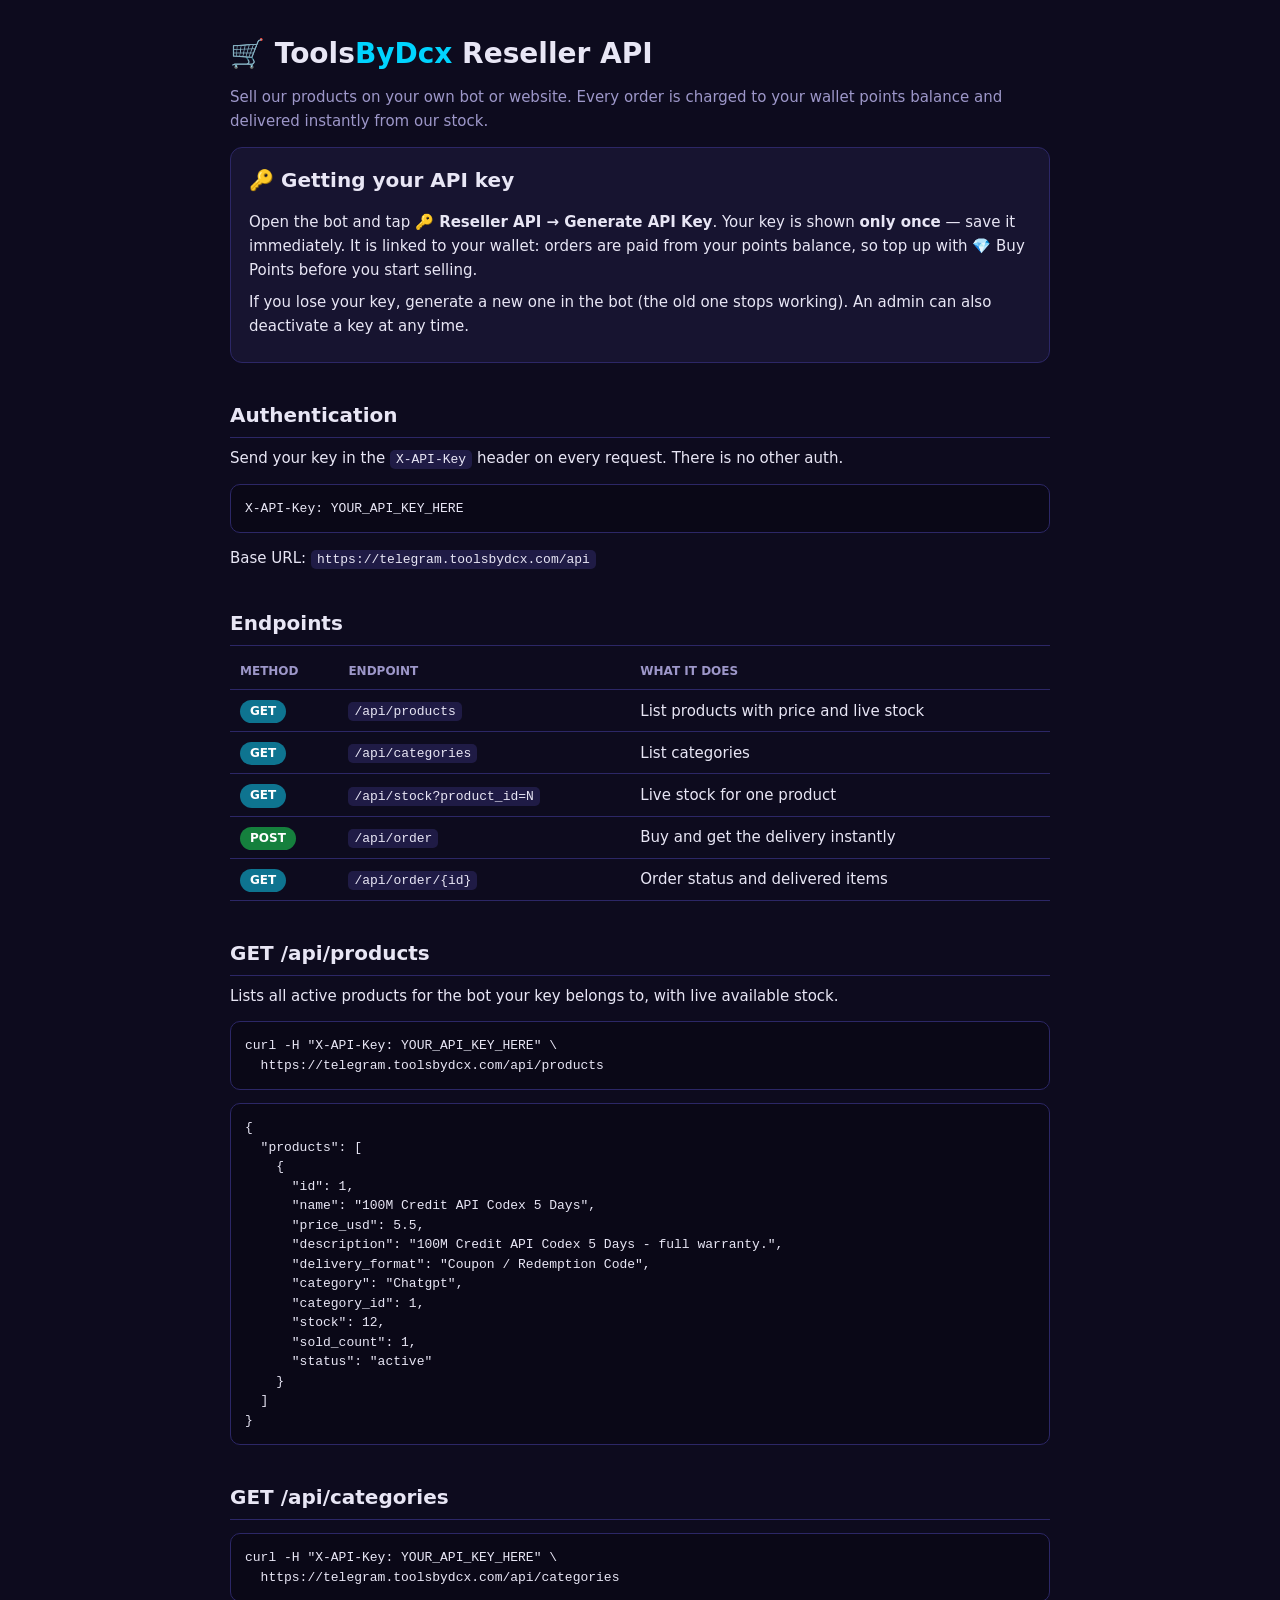
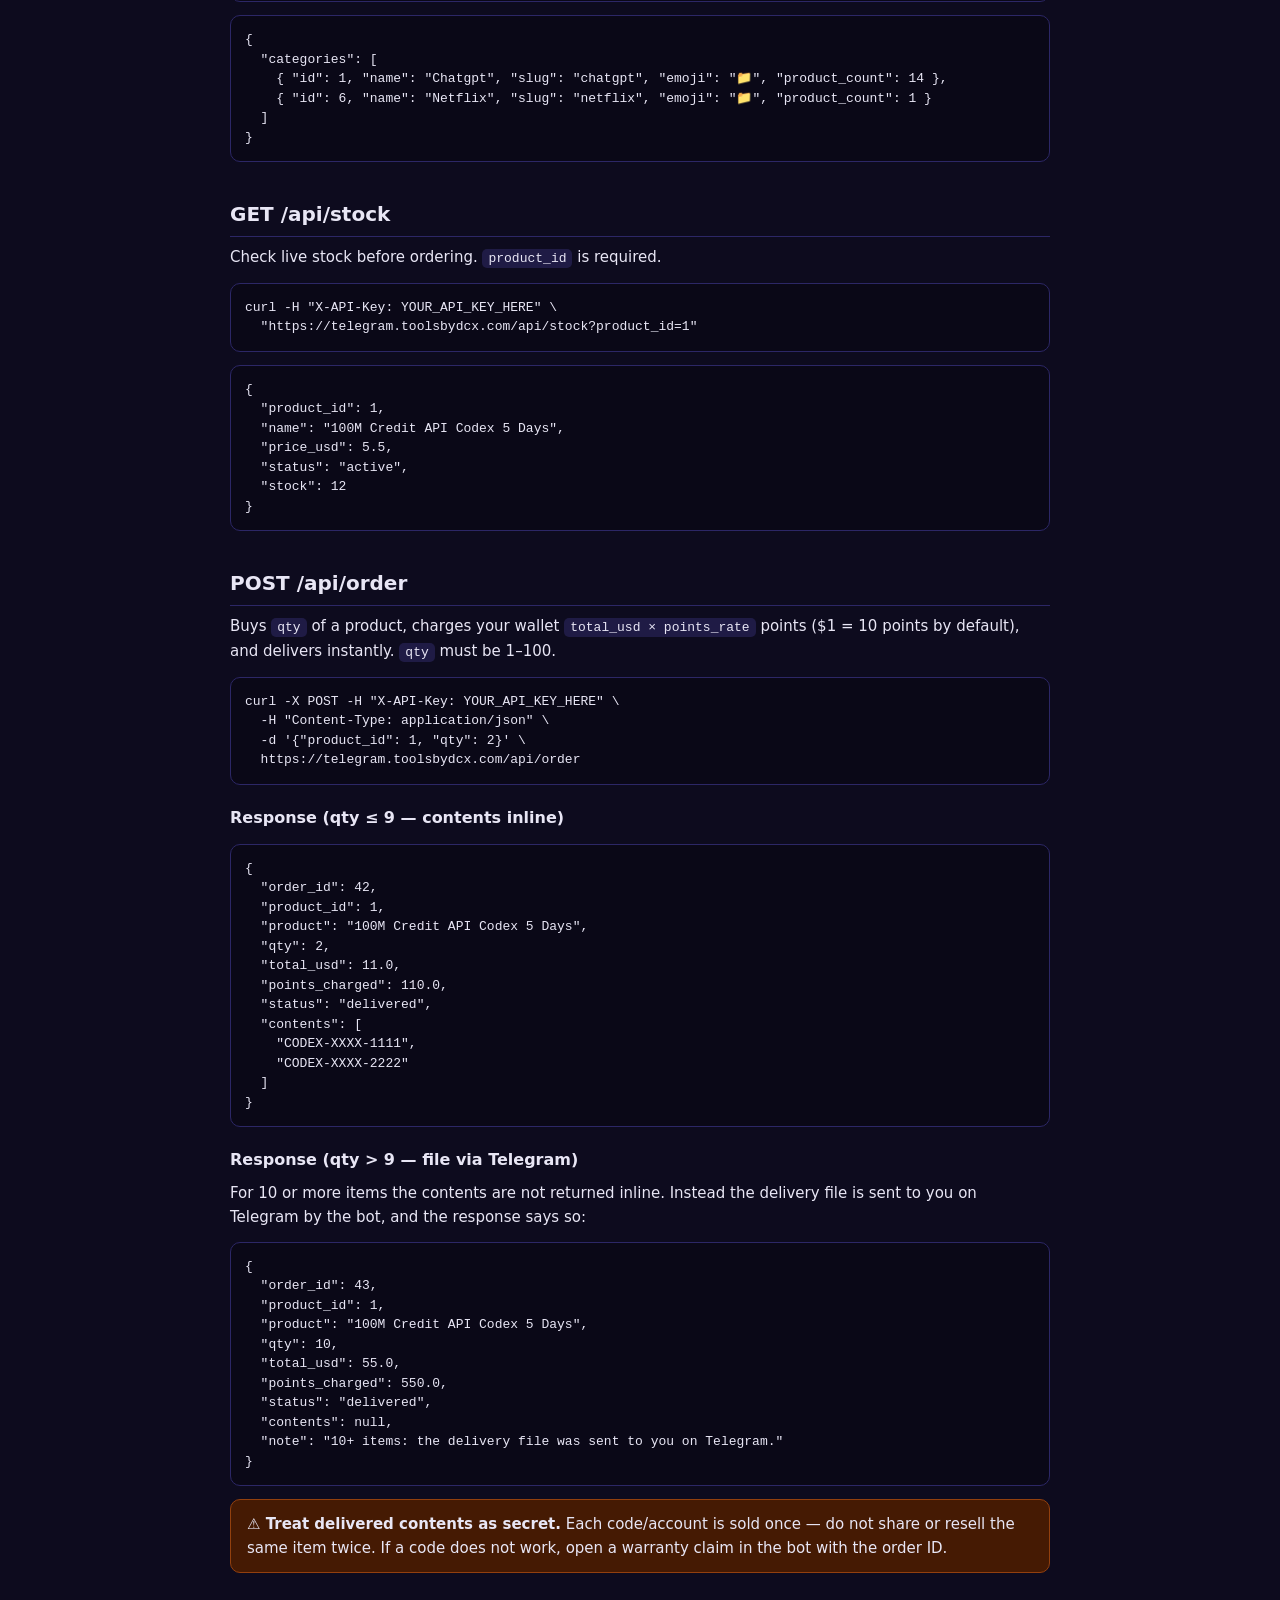
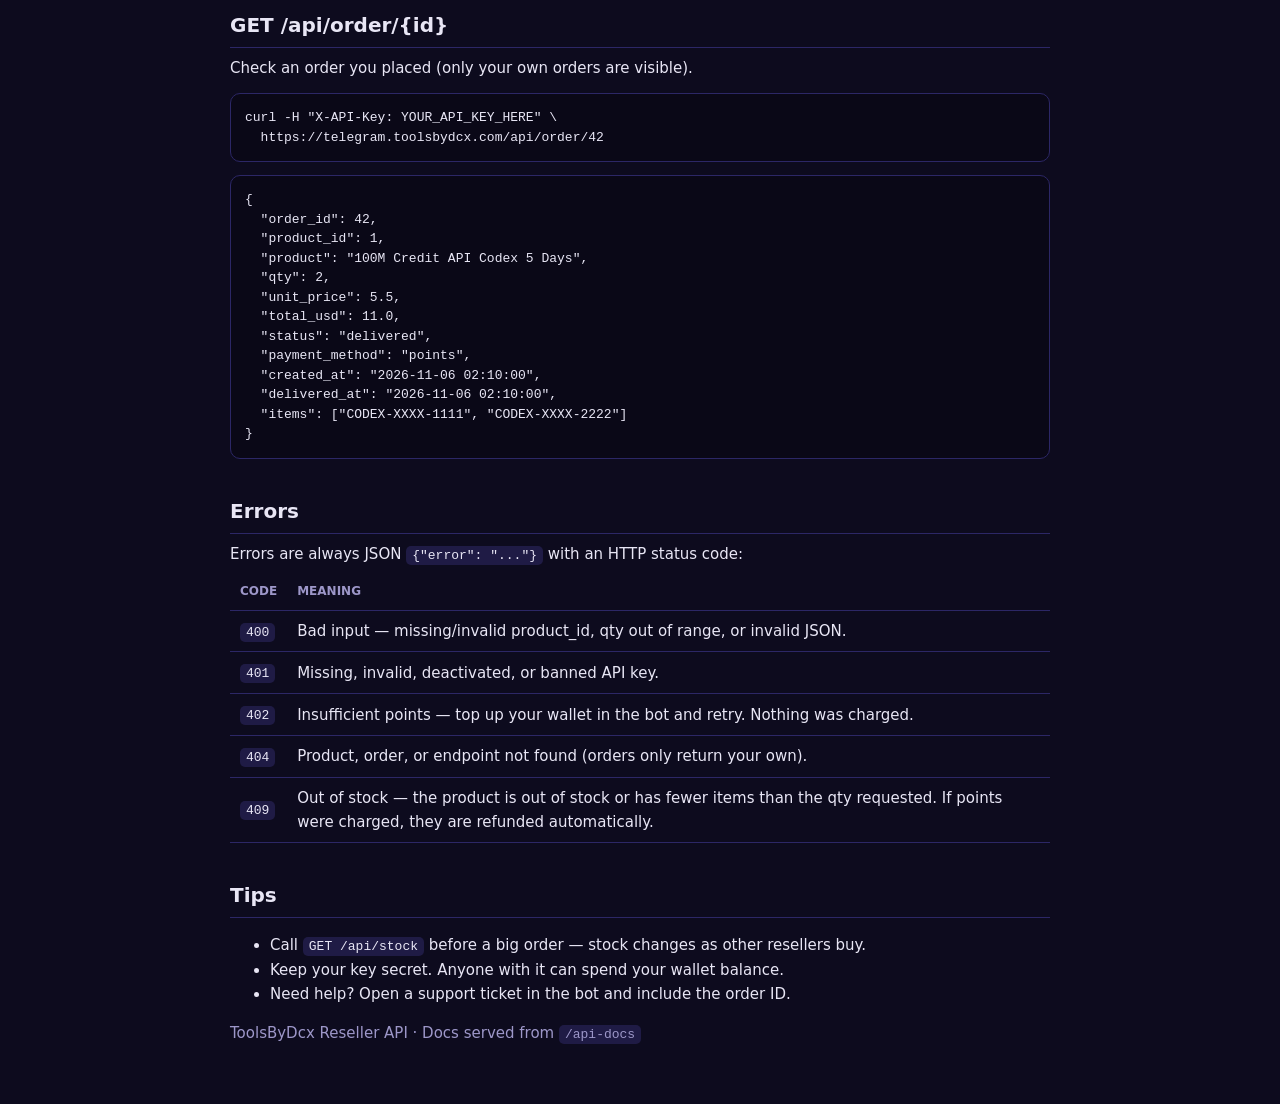
==== public/api-docs/index.html @ 56177236 "ToolsByDcx Telegram store: multi-bot webhook bot, admin panel (bunny-style), reseller API" ====
<!DOCTYPE html>
<html lang="en">
<head>
<meta charset="utf-8">
<meta name="viewport" content="width=device-width, initial-scale=1">
<title>Reseller API Docs — ToolsByDcx</title>
<style>
:root{--bg:#0d0b1e;--panel:#171430;--line:#2c2766;--txt:#e8e6f5;--mut:#9d97c9;--acc:#7c5cff;--acc2:#00d4ff}
*{box-sizing:border-box}body{margin:0;background:var(--bg);color:var(--txt);font:15px/1.6 system-ui,-apple-system,Segoe UI,Roboto,sans-serif}
.wrap{max-width:860px;margin:0 auto;padding:32px 20px 60px}
h1{font-size:28px;margin:0 0 4px}h1 span{color:var(--acc2)}
h2{font-size:20px;margin:36px 0 8px;border-bottom:1px solid var(--line);padding-bottom:6px}
h3{font-size:16px;margin:20px 0 6px}
p{margin:8px 0}.mut{color:var(--mut)}
a{color:var(--acc2)}
code{font-family:ui-monospace,Menlo,Consolas,monospace;font-size:13px;background:#1f1b45;padding:2px 6px;border-radius:5px}
pre{background:#0a0817;border:1px solid var(--line);border-radius:10px;padding:14px;overflow:auto;font-size:13px;line-height:1.5}
pre code{background:none;padding:0}
.card{background:var(--panel);border:1px solid var(--line);border-radius:12px;padding:16px 18px;margin:14px 0}
.badge{display:inline-block;padding:2px 10px;border-radius:20px;font-size:12px;font-weight:700;background:var(--acc);color:#fff}
.badge.get{background:#0e7490}.badge.post{background:#15803d}
table{width:100%;border-collapse:collapse}th,td{padding:8px 10px;text-align:left;border-bottom:1px solid var(--line)}th{color:var(--mut);font-size:12px;text-transform:uppercase}
.warn{background:#451a03;border:1px solid #92400e;border-radius:10px;padding:12px 16px}
</style>
</head>
<body><div class="wrap">
<h1>🛒 Tools<span>ByDcx</span> Reseller API</h1>
<p class="mut">Sell our products on your own bot or website. Every order is charged to your wallet points balance and delivered instantly from our stock.</p>

<div class="card">
<h2 style="margin-top:0;border:0">🔑 Getting your API key</h2>
<p>Open the bot and tap <b>🔑 Reseller API → Generate API Key</b>. Your key is shown <b>only once</b> — save it immediately. It is linked to your wallet: orders are paid from your points balance, so top up with 💎 Buy Points before you start selling.</p>
<p>If you lose your key, generate a new one in the bot (the old one stops working). An admin can also deactivate a key at any time.</p>
</div>

<h2>Authentication</h2>
<p>Send your key in the <code>X-API-Key</code> header on every request. There is no other auth.</p>
<pre><code>X-API-Key: YOUR_API_KEY_HERE</code></pre>
<p>Base URL: <code>https://telegram.toolsbydcx.com/api</code></p>

<h2>Endpoints</h2>
<table>
<tr><th>Method</th><th>Endpoint</th><th>What it does</th></tr>
<tr><td><span class="badge get">GET</span></td><td><code>/api/products</code></td><td>List products with price and live stock</td></tr>
<tr><td><span class="badge get">GET</span></td><td><code>/api/categories</code></td><td>List categories</td></tr>
<tr><td><span class="badge get">GET</span></td><td><code>/api/stock?product_id=N</code></td><td>Live stock for one product</td></tr>
<tr><td><span class="badge post">POST</span></td><td><code>/api/order</code></td><td>Buy and get the delivery instantly</td></tr>
<tr><td><span class="badge get">GET</span></td><td><code>/api/order/{id}</code></td><td>Order status and delivered items</td></tr>
</table>

<h2>GET /api/products</h2>
<p>Lists all active products for the bot your key belongs to, with live available stock.</p>
<pre><code>curl -H "X-API-Key: YOUR_API_KEY_HERE" \
  https://telegram.toolsbydcx.com/api/products</code></pre>
<pre><code>{
  "products": [
    {
      "id": 1,
      "name": "100M Credit API Codex 5 Days",
      "price_usd": 5.5,
      "description": "100M Credit API Codex 5 Days - full warranty.",
      "delivery_format": "Coupon / Redemption Code",
      "category": "Chatgpt",
      "category_id": 1,
      "stock": 12,
      "sold_count": 1,
      "status": "active"
    }
  ]
}</code></pre>

<h2>GET /api/categories</h2>
<pre><code>curl -H "X-API-Key: YOUR_API_KEY_HERE" \
  https://telegram.toolsbydcx.com/api/categories</code></pre>
<pre><code>{
  "categories": [
    { "id": 1, "name": "Chatgpt", "slug": "chatgpt", "emoji": "📁", "product_count": 14 },
    { "id": 6, "name": "Netflix", "slug": "netflix", "emoji": "📁", "product_count": 1 }
  ]
}</code></pre>

<h2>GET /api/stock</h2>
<p>Check live stock before ordering. <code>product_id</code> is required.</p>
<pre><code>curl -H "X-API-Key: YOUR_API_KEY_HERE" \
  "https://telegram.toolsbydcx.com/api/stock?product_id=1"</code></pre>
<pre><code>{
  "product_id": 1,
  "name": "100M Credit API Codex 5 Days",
  "price_usd": 5.5,
  "status": "active",
  "stock": 12
}</code></pre>

<h2>POST /api/order</h2>
<p>Buys <code>qty</code> of a product, charges your wallet <code>total_usd × points_rate</code> points ($1 = 10 points by default), and delivers instantly. <code>qty</code> must be 1–100.</p>
<pre><code>curl -X POST -H "X-API-Key: YOUR_API_KEY_HERE" \
  -H "Content-Type: application/json" \
  -d '{"product_id": 1, "qty": 2}' \
  https://telegram.toolsbydcx.com/api/order</code></pre>
<h3>Response (qty ≤ 9 — contents inline)</h3>
<pre><code>{
  "order_id": 42,
  "product_id": 1,
  "product": "100M Credit API Codex 5 Days",
  "qty": 2,
  "total_usd": 11.0,
  "points_charged": 110.0,
  "status": "delivered",
  "contents": [
    "CODEX-XXXX-1111",
    "CODEX-XXXX-2222"
  ]
}</code></pre>
<h3>Response (qty &gt; 9 — file via Telegram)</h3>
<p>For 10 or more items the contents are not returned inline. Instead the delivery file is sent to you on Telegram by the bot, and the response says so:</p>
<pre><code>{
  "order_id": 43,
  "product_id": 1,
  "product": "100M Credit API Codex 5 Days",
  "qty": 10,
  "total_usd": 55.0,
  "points_charged": 550.0,
  "status": "delivered",
  "contents": null,
  "note": "10+ items: the delivery file was sent to you on Telegram."
}</code></pre>
<div class="warn"><b>⚠️ Treat delivered contents as secret.</b> Each code/account is sold once — do not share or resell the same item twice. If a code does not work, open a warranty claim in the bot with the order ID.</div>

<h2>GET /api/order/{id}</h2>
<p>Check an order you placed (only your own orders are visible).</p>
<pre><code>curl -H "X-API-Key: YOUR_API_KEY_HERE" \
  https://telegram.toolsbydcx.com/api/order/42</code></pre>
<pre><code>{
  "order_id": 42,
  "product_id": 1,
  "product": "100M Credit API Codex 5 Days",
  "qty": 2,
  "unit_price": 5.5,
  "total_usd": 11.0,
  "status": "delivered",
  "payment_method": "points",
  "created_at": "2026-11-06 02:10:00",
  "delivered_at": "2026-11-06 02:10:00",
  "items": ["CODEX-XXXX-1111", "CODEX-XXXX-2222"]
}</code></pre>

<h2>Errors</h2>
<p>Errors are always JSON <code>{"error": "..."}</code> with an HTTP status code:</p>
<table>
<tr><th>Code</th><th>Meaning</th></tr>
<tr><td><code>400</code></td><td>Bad input — missing/invalid product_id, qty out of range, or invalid JSON.</td></tr>
<tr><td><code>401</code></td><td>Missing, invalid, deactivated, or banned API key.</td></tr>
<tr><td><code>402</code></td><td>Insufficient points — top up your wallet in the bot and retry. Nothing was charged.</td></tr>
<tr><td><code>404</code></td><td>Product, order, or endpoint not found (orders only return your own).</td></tr>
<tr><td><code>409</code></td><td>Out of stock — the product is out of stock or has fewer items than the qty requested. If points were charged, they are refunded automatically.</td></tr>
</table>

<h2>Tips</h2>
<ul>
<li>Call <code>GET /api/stock</code> before a big order — stock changes as other resellers buy.</li>
<li>Keep your key secret. Anyone with it can spend your wallet balance.</li>
<li>Need help? Open a support ticket in the bot and include the order ID.</li>
</ul>
<p class="mut">ToolsByDcx Reseller API · Docs served from <code>/api-docs</code></p>
</div></body></html>
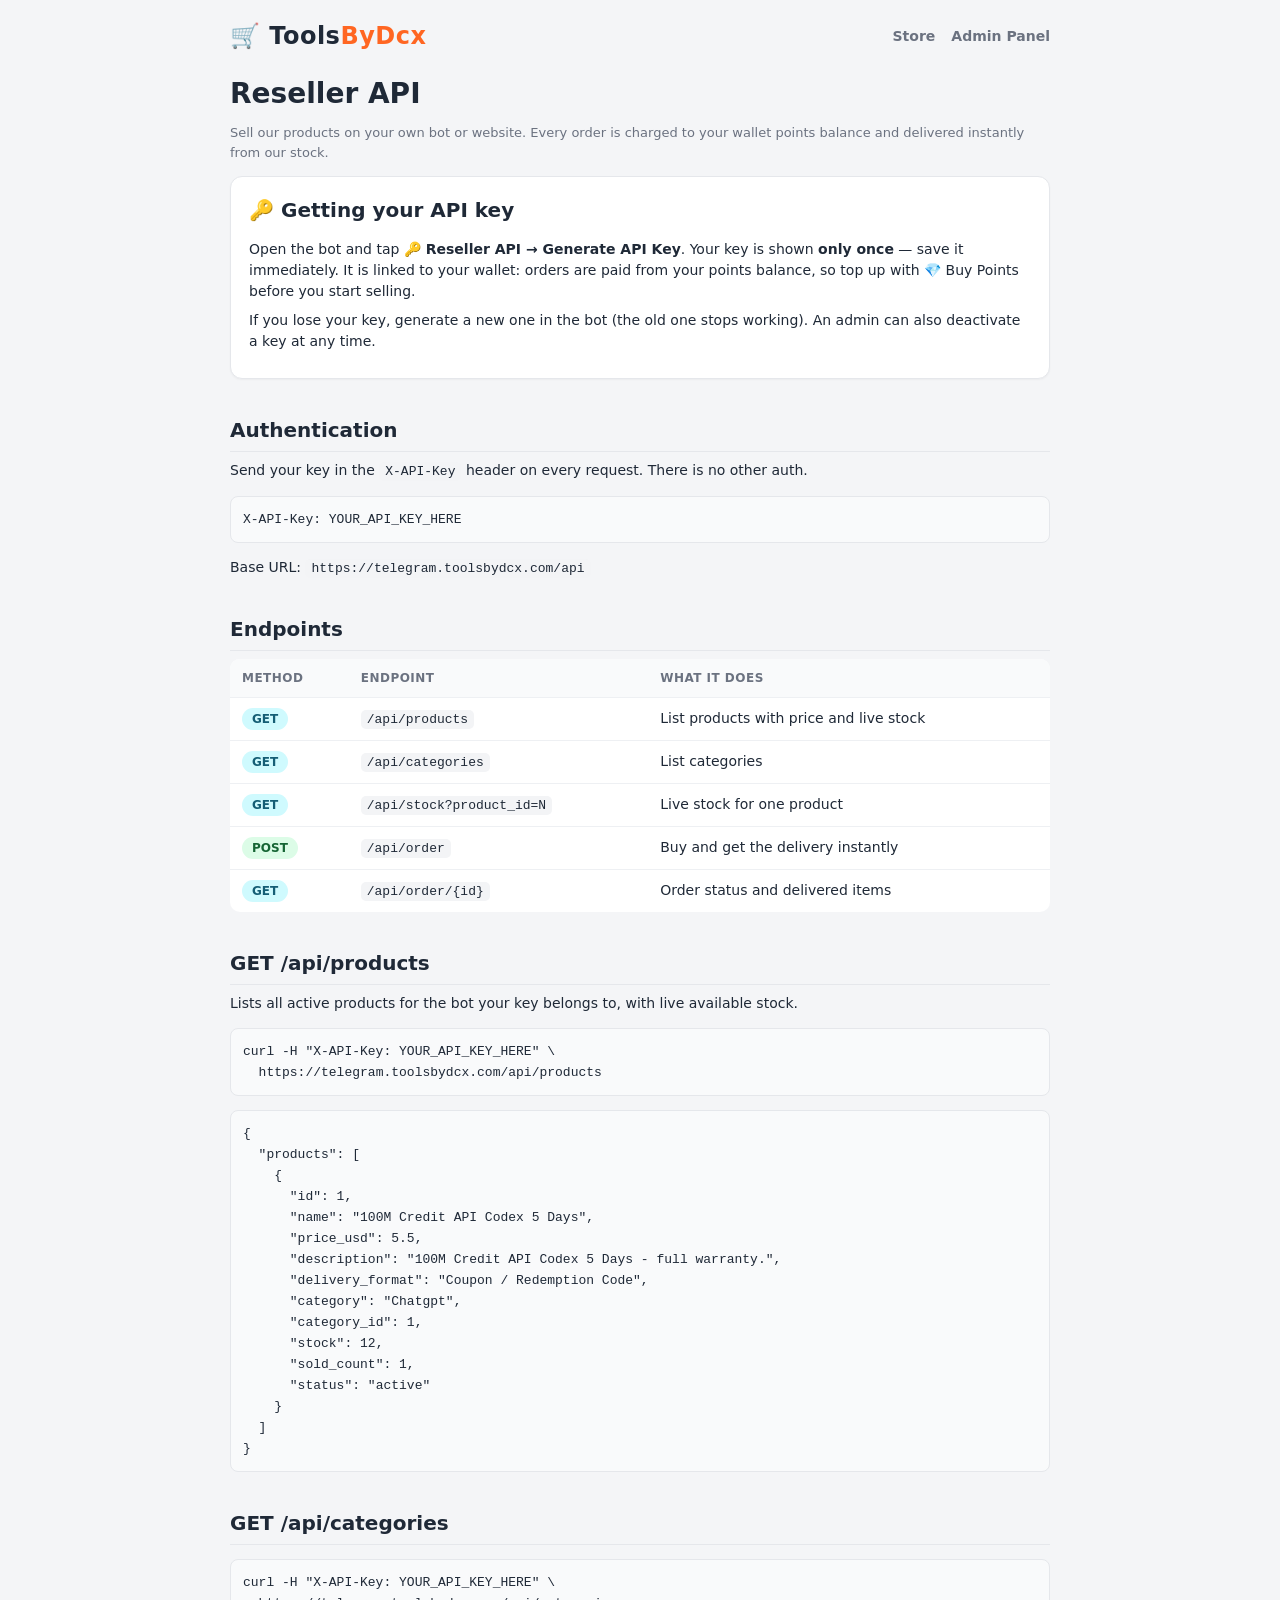
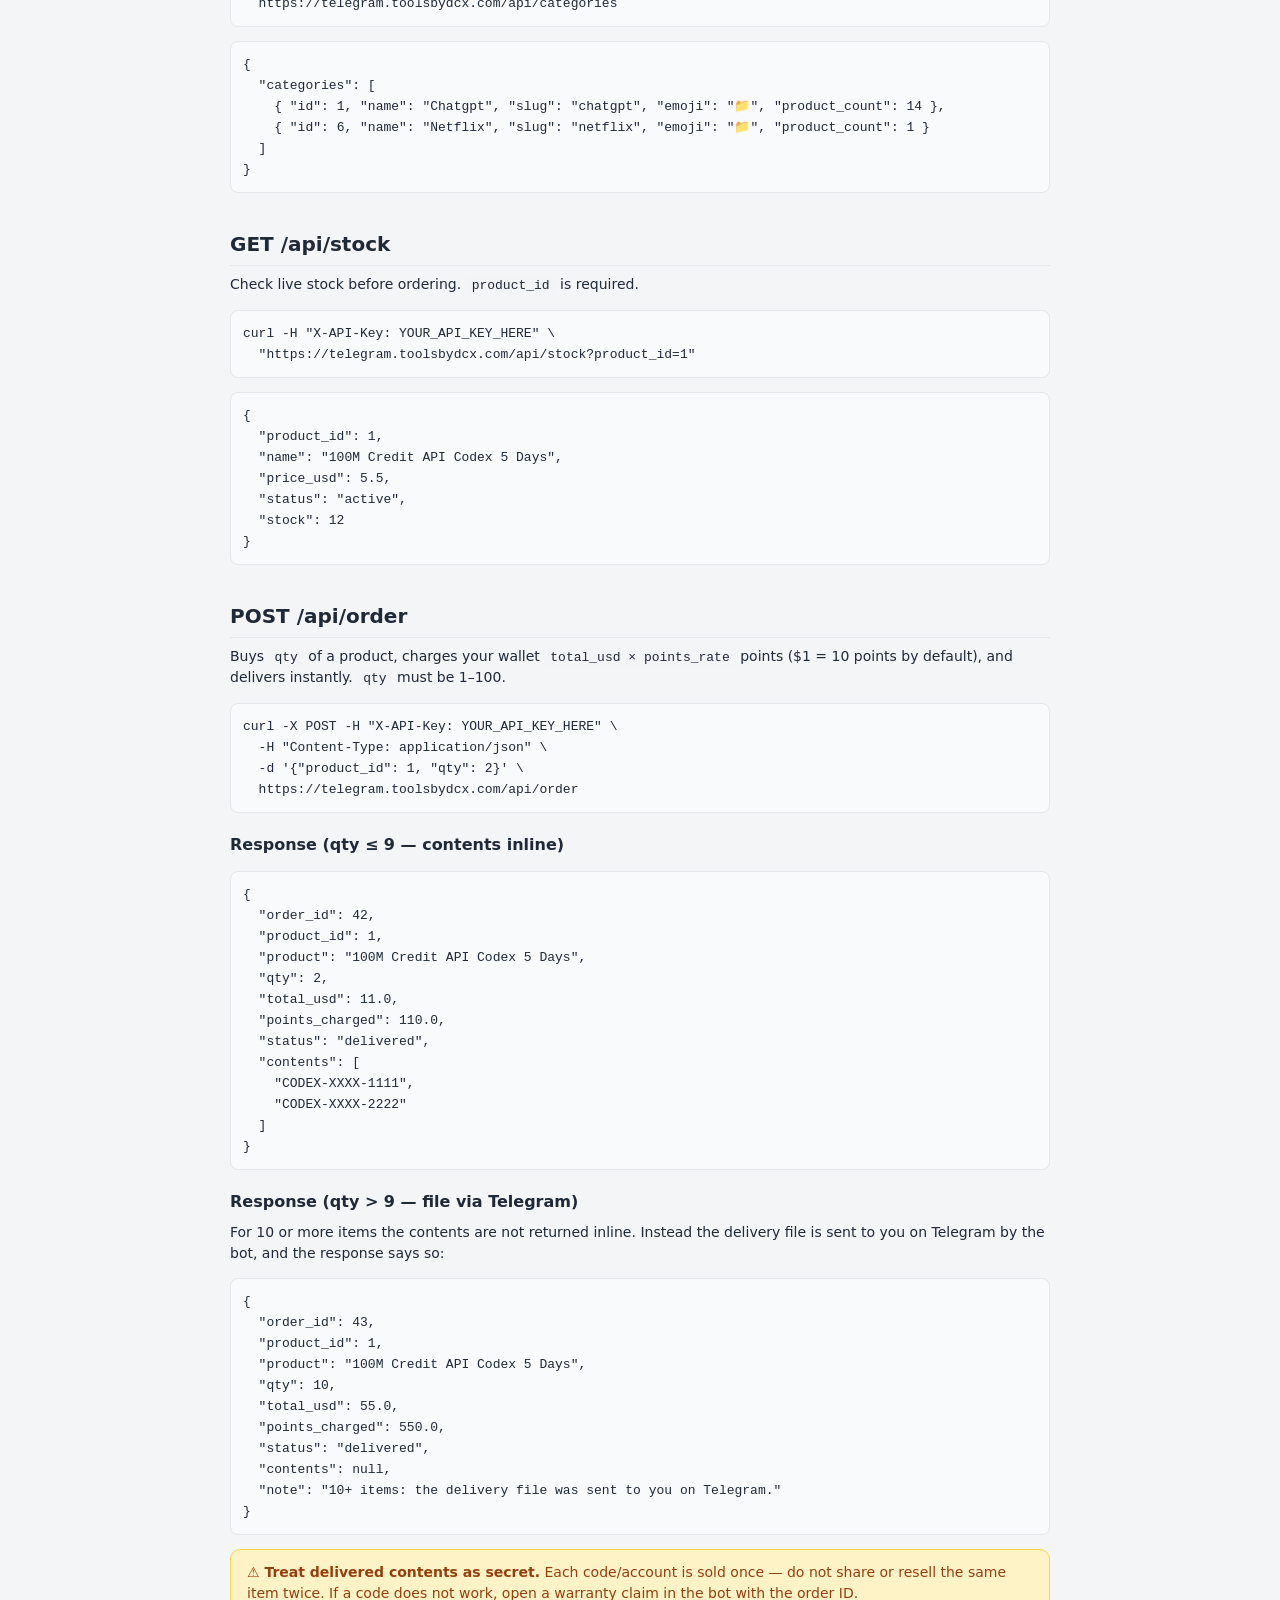
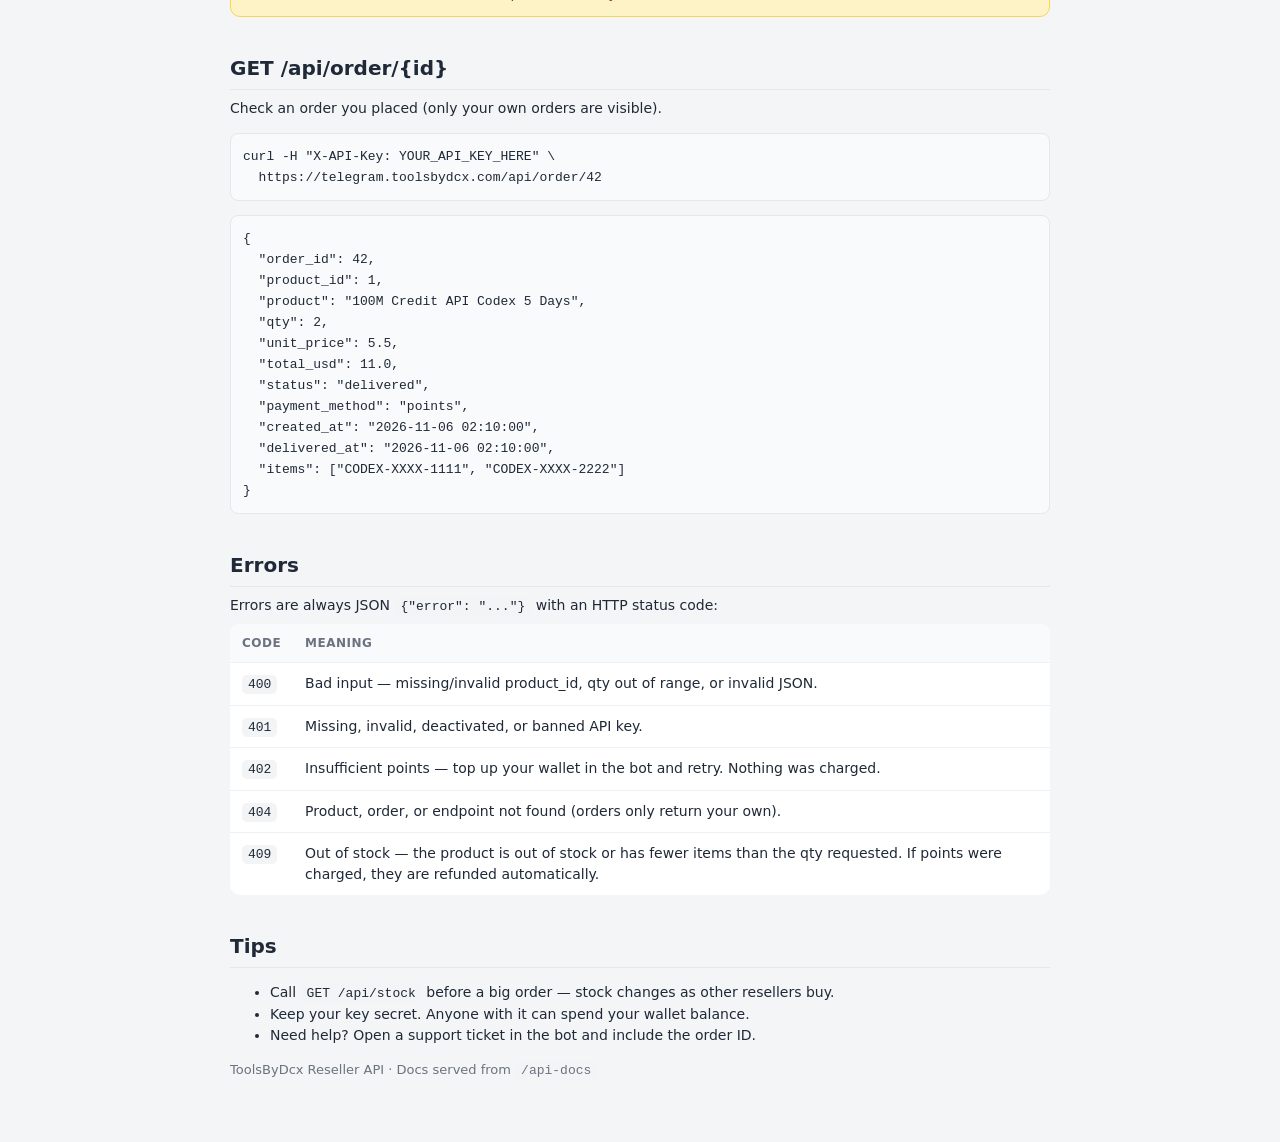
==== commit 31e05236: "Restyle API docs to the shared light theme (same as the rest of the site)" ====
--- a/public/api-docs/index.html
+++ b/public/api-docs/index.html
@@ -4,27 +4,14 @@
 <meta charset="utf-8">
 <meta name="viewport" content="width=device-width, initial-scale=1">
 <title>Reseller API Docs — ToolsByDcx</title>
-<style>
-:root{--bg:#0d0b1e;--panel:#171430;--line:#2c2766;--txt:#e8e6f5;--mut:#9d97c9;--acc:#7c5cff;--acc2:#00d4ff}
-*{box-sizing:border-box}body{margin:0;background:var(--bg);color:var(--txt);font:15px/1.6 system-ui,-apple-system,Segoe UI,Roboto,sans-serif}
-.wrap{max-width:860px;margin:0 auto;padding:32px 20px 60px}
-h1{font-size:28px;margin:0 0 4px}h1 span{color:var(--acc2)}
-h2{font-size:20px;margin:36px 0 8px;border-bottom:1px solid var(--line);padding-bottom:6px}
-h3{font-size:16px;margin:20px 0 6px}
-p{margin:8px 0}.mut{color:var(--mut)}
-a{color:var(--acc2)}
-code{font-family:ui-monospace,Menlo,Consolas,monospace;font-size:13px;background:#1f1b45;padding:2px 6px;border-radius:5px}
-pre{background:#0a0817;border:1px solid var(--line);border-radius:10px;padding:14px;overflow:auto;font-size:13px;line-height:1.5}
-pre code{background:none;padding:0}
-.card{background:var(--panel);border:1px solid var(--line);border-radius:12px;padding:16px 18px;margin:14px 0}
-.badge{display:inline-block;padding:2px 10px;border-radius:20px;font-size:12px;font-weight:700;background:var(--acc);color:#fff}
-.badge.get{background:#0e7490}.badge.post{background:#15803d}
-table{width:100%;border-collapse:collapse}th,td{padding:8px 10px;text-align:left;border-bottom:1px solid var(--line)}th{color:var(--mut);font-size:12px;text-transform:uppercase}
-.warn{background:#451a03;border:1px solid #92400e;border-radius:10px;padding:12px 16px}
-</style>
+<link rel="stylesheet" href="../assets/site.css?v=4">
 </head>
-<body><div class="wrap">
-<h1>🛒 Tools<span>ByDcx</span> Reseller API</h1>
+<body><div class="docs">
+<header>
+<a class="logo" href="/" title="Home">🛒 Tools<span>ByDcx</span></a>
+<nav class="nav"><a href="/">Store</a><a href="../admin/">Admin Panel</a></nav>
+</header>
+<h1>Reseller API</h1>
 <p class="mut">Sell our products on your own bot or website. Every order is charged to your wallet points balance and delivered instantly from our stock.</p>
 
 <div class="card">
--- a/public/assets/site.css
+++ b/public/assets/site.css
@@ -0,0 +1,236 @@
+/* ToolsByDcx — shared design system. One theme for the whole site:
+   admin panel, login page and public storefront. Bunny-style light theme,
+   orange accent, same buttons/cards/badges everywhere. Mobile-first. */
+:root{
+  --bg:#f4f5f7; --card:#ffffff; --line:#e5e7eb; --line2:#eef0f3;
+  --txt:#1f2937; --mut:#6b7280; --acc:#ff6622; --acc-d:#e6551a; --acc-soft:#fff1e8;
+  --ok:#16a34a; --ok-soft:#dcfce7; --warn:#b45309; --warn-soft:#fef3c7;
+  --bad:#dc2626; --bad-soft:#fee2e2; --info:#2563eb; --info-soft:#dbeafe;
+  --blue:#00a8e8; --green:#00c853;
+}
+*{box-sizing:border-box}
+html{scroll-behavior:smooth}
+#all{scroll-margin-top:16px}
+h2.cat{scroll-margin-top:16px}
+body{margin:0;background:var(--bg);color:var(--txt);font:14px/1.5 system-ui,-apple-system,"Segoe UI",Roboto,sans-serif}
+a{color:var(--acc);text-decoration:none}
+a:hover{text-decoration:underline}
+h1,h2,h3{color:var(--txt)}
+
+/* ---------- Buttons ---------- */
+button,.btn{display:inline-block;background:var(--acc);color:#fff;border:0;border-radius:8px;padding:8px 14px;font:inherit;cursor:pointer;font-weight:600}
+button:hover,.btn:hover{background:var(--acc-d);text-decoration:none}
+.btn2{background:#fff;border:1px solid #d1d5db;color:var(--txt)}
+.btn2:hover{background:#f9fafb}
+.btn-danger{background:var(--bad)}.btn-danger:hover{background:#b91c1c}
+.btn-ok{background:var(--ok)}.btn-ok:hover{background:#15803d}
+.btn-warn{background:#d97706}.btn-warn:hover{background:#b45309}
+.btn-blue{background:var(--blue)}.btn-blue:hover{background:#0090c9}
+.btn-green{background:var(--green)}.btn-green:hover{background:#00b34a}
+.btn-sm{padding:4px 10px;font-size:13px}
+
+/* ---------- Cards, stats, badges ---------- */
+.card{background:var(--card);border:1px solid var(--line);border-radius:12px;padding:18px;margin-bottom:16px;box-shadow:0 1px 2px rgba(0,0,0,.04)}
+.card h3{margin-top:0}
+.grid{display:grid;grid-template-columns:repeat(auto-fit,minmax(170px,1fr));gap:14px;margin-bottom:16px}
+.stat{background:var(--card);border:1px solid var(--line);border-radius:12px;padding:16px;box-shadow:0 1px 2px rgba(0,0,0,.04)}
+.stat b{font-size:26px;display:block;color:var(--txt)}
+.stat span{color:var(--mut);font-size:12px;font-weight:600;text-transform:uppercase;letter-spacing:.04em}
+.stat b.acc{color:var(--acc)}
+.flash{padding:11px 14px;border-radius:8px;margin-bottom:14px;font-weight:600}
+.flash.ok{background:var(--ok-soft);color:#166534;border:1px solid #bbf7d0}
+.flash.err{background:var(--bad-soft);color:#991b1b;border:1px solid #fecaca}
+.badge{display:inline-block;padding:2px 10px;border-radius:20px;font-size:12px;font-weight:600;background:#f3f4f6;color:#374151}
+.badge.ok{background:var(--ok-soft);color:#166534}
+.badge.warn{background:var(--warn-soft);color:#92400e}
+.badge.bad{background:var(--bad-soft);color:#991b1b}
+.badge.info{background:var(--info-soft);color:#1d4ed8}
+.mut{color:var(--mut);font-size:13px}
+.mono{font-family:ui-monospace,Menlo,Consolas,monospace;font-size:12px;word-break:break-all}
+.inline{display:inline}.inline form{display:inline}
+.row{display:flex;gap:8px;align-items:center;flex-wrap:wrap}
+pre{background:#f9fafb;border:1px solid var(--line);border-radius:8px;padding:12px;overflow:auto;white-space:pre-wrap;word-break:break-word}
+
+/* ---------- Forms ---------- */
+select,input[type=text],input[type=number],input[type=password],input[type=url],textarea{width:100%;background:#fff;border:1px solid #d1d5db;color:var(--txt);border-radius:8px;padding:8px 10px;font:inherit}
+select{width:auto}textarea{min-height:90px;resize:vertical}
+input:focus,select:focus,textarea:focus{outline:2px solid var(--acc-soft);border-color:var(--acc)}
+label{display:block;font-size:12px;color:var(--mut);margin:10px 0 4px;font-weight:600}
+
+/* ---------- Tables ---------- */
+table{width:100%;border-collapse:collapse;background:var(--card);border-radius:10px;overflow:hidden}
+th,td{padding:10px 12px;text-align:left;border-bottom:1px solid var(--line2);vertical-align:top}
+th{background:#f9fafb;font-size:12px;text-transform:uppercase;letter-spacing:.04em;color:var(--mut)}
+tr:last-child td{border-bottom:0}
+tbody tr:hover{background:#fafafa}
+
+/* ---------- Admin layout ---------- */
+.wrap{display:flex;min-height:100vh}
+.side{width:230px;background:#fff;border-right:1px solid var(--line);padding:14px 10px;position:sticky;top:0;height:100vh;overflow:auto;flex-shrink:0}
+.side h1{font-size:17px;margin:6px 10px 18px;color:var(--txt)}
+.side h1 span{color:var(--acc)}
+.side h1 a{color:var(--txt);text-decoration:none;display:block}
+.side h1 a:hover{text-decoration:none}
+.side h4{margin:16px 12px 6px;font-size:11px;text-transform:uppercase;letter-spacing:.08em;color:var(--mut);font-weight:600}
+.side a{display:flex;align-items:center;gap:8px;padding:8px 12px;border-radius:8px;color:#374151;margin:1px 0}
+.side a:hover{background:#f3f4f6;text-decoration:none}
+.side a.on{background:var(--acc-soft);color:var(--acc);font-weight:600}
+.side .logout{color:var(--mut)}
+.main{flex:1;padding:0 24px 40px;min-width:0}
+.top{display:flex;gap:16px;align-items:center;justify-content:space-between;padding:16px 0;margin-bottom:18px;flex-wrap:wrap}
+.top h2{margin:0;font-size:20px;font-weight:700}
+.top .tools{display:flex;gap:10px;align-items:center;flex-wrap:wrap}
+.search{position:relative}
+.search input{width:220px;padding:8px 12px 8px 38px;border:1px solid var(--line);border-radius:8px;background:#fff;font:inherit}
+.search span{position:absolute;left:12px;top:50%;transform:translateY(-50%);color:var(--mut);font-size:14px;line-height:1;pointer-events:none}
+.top form{display:flex;gap:8px;align-items:center}
+.userchip{display:flex;align-items:center;gap:8px;background:#fff;border:1px solid var(--line);border-radius:20px;padding:5px 12px 5px 6px;font-weight:600}
+.userchip .av{width:26px;height:26px;border-radius:50%;background:var(--acc);color:#fff;display:flex;align-items:center;justify-content:center;font-size:13px}
+
+/* ---------- Login page ---------- */
+.login-wrap{min-height:100vh;display:flex;align-items:center;justify-content:center;padding:20px}
+.box{background:#fff;border:1px solid var(--line);border-radius:14px;padding:28px;width:340px;max-width:100%;box-shadow:0 4px 16px rgba(0,0,0,.06)}
+.box h1{margin:0 0 4px;font-size:20px}
+.box h1 a{color:var(--txt);text-decoration:none}
+.box h1 a span{color:var(--acc)}
+.box .mut{margin:0 0 16px}
+
+/* ---------- Sticky headers ---------- */
+.store header{position:sticky;top:0;background:var(--bg);z-index:100;padding:14px 0;border-bottom:1px solid transparent}
+.store header.stuck{border-bottom-color:var(--line);box-shadow:0 2px 10px rgba(0,0,0,.05)}
+.top{position:sticky;top:0;background:var(--bg);z-index:90;padding:16px 0}
+
+/* ---------- Public storefront ---------- */
+.store{max-width:1020px;margin:0 auto;padding:0 18px 60px}
+.store header{display:flex;align-items:center;justify-content:space-between;padding:18px 0;flex-wrap:wrap;gap:12px}
+.logo{font-size:24px;font-weight:800;color:var(--txt);letter-spacing:.02em}
+.logo span{color:var(--acc)}
+.logo:hover{opacity:.85;text-decoration:none}
+.store .nav a{margin-left:16px;color:var(--mut);font-weight:600}
+.store .nav a:hover{color:var(--acc)}
+.hero{text-align:center;padding:26px 0 10px}
+.hero img{max-width:100%;border-radius:16px;border:1px solid var(--line);box-shadow:0 4px 16px rgba(0,0,0,.06)}
+.hero h1{font-size:30px;margin:18px 0 8px}
+.hero p{color:var(--mut);margin:6px 0;font-size:16px}
+.hero .btn{padding:12px 22px;margin-top:14px}
+.chips{display:flex;gap:8px;flex-wrap:wrap;margin:12px 0 4px}
+.chips a{background:#fff;border:1px solid var(--line);border-radius:20px;padding:6px 14px;color:#374151;font-size:13px}
+.chips a:hover{border-color:var(--acc);color:var(--acc);text-decoration:none}
+h2.cat{margin:30px 0 12px;font-size:20px;border-bottom:1px solid var(--line);padding-bottom:8px}
+.shop-grid{display:grid;grid-template-columns:repeat(auto-fill,minmax(240px,1fr));gap:14px}
+.shop-card{background:var(--card);border:1px solid var(--line);border-radius:14px;padding:16px;box-shadow:0 1px 2px rgba(0,0,0,.04);transition:transform .15s ease,box-shadow .15s ease}
+.shop-card:hover{transform:translateY(-2px);box-shadow:0 6px 18px rgba(0,0,0,.08)}
+.shop-card h3{margin:0 0 8px;font-size:15px;line-height:1.35;min-height:40px}
+.price{font-size:19px;font-weight:800;color:var(--ok)}
+.price small{font-size:12px;color:var(--mut);font-weight:400}
+.buy{display:inline-block;margin-top:12px;background:var(--green);color:#fff;font-weight:700;border-radius:8px;padding:8px 14px;font-size:14px}
+.buy:hover{background:#00b34a;text-decoration:none}
+.buy.off{background:#e5e7eb;color:var(--mut);cursor:not-allowed}
+.empty{text-align:center;color:var(--mut);padding:50px 0}
+.store footer{margin-top:44px;padding-top:18px;border-top:1px solid var(--line);text-align:center;color:var(--mut);font-size:13px}
+.store footer a{margin:0 10px}
+
+/* ---------- Charts (animated) ---------- */
+.chart-row{display:grid;grid-template-columns:repeat(auto-fit,minmax(280px,1fr));gap:14px;margin-bottom:16px}
+.chart-card{background:var(--card);border:1px solid var(--line);border-radius:12px;padding:18px;box-shadow:0 1px 2px rgba(0,0,0,.04)}
+.chart-card h3{margin:0 0 14px}
+.donut-wrap{display:flex;gap:18px;align-items:center;flex-wrap:wrap}
+.donut{width:150px;height:150px;flex-shrink:0;animation:pop .6s ease}
+.donut circle{fill:none;stroke-width:22}
+.donut .hole{fill:#fff}
+.donut text{font:700 20px system-ui,sans-serif;fill:var(--txt)}
+.donut .seg{stroke-dasharray:0 440;animation:seg 1s ease forwards}
+@keyframes seg{to{stroke-dasharray:var(--seg)}}
+@keyframes pop{from{opacity:0;transform:scale(.92)}to{opacity:1;transform:scale(1)}}
+.legend{list-style:none;margin:0;padding:0;font-size:13px}
+.legend li{display:flex;align-items:center;gap:8px;margin:6px 0}
+.legend .dot{width:12px;height:12px;border-radius:50%;flex-shrink:0}
+.legend b{margin-left:auto;padding-left:16px}
+.bar-row{margin:10px 0}
+.bar-row .lbl{display:flex;justify-content:space-between;font-size:13px;margin-bottom:4px}
+.bar-track{height:12px;background:var(--line2);border-radius:20px;overflow:hidden}
+.bar-fill{height:100%;width:0;border-radius:20px;background:linear-gradient(90deg,var(--acc),#ff8f5c);transition:width 1s ease}
+.bar-fill.blue{background:linear-gradient(90deg,var(--info),#60a5fa)}
+.bar-fill.green{background:linear-gradient(90deg,var(--ok),#4ade80)}
+.bars7{display:flex;align-items:flex-end;gap:10px;height:130px;padding-top:8px}
+.bars7 .col{flex:1;text-align:center;min-width:0}
+.bars7 .col .bar{margin:0 auto;width:70%;max-width:44px;border-radius:6px 6px 0 0;background:linear-gradient(180deg,#ff8f5c,var(--acc));height:4px;transition:height 1s ease}
+.bars7 .col .cap{margin-top:6px;font-size:12px;color:var(--mut);white-space:nowrap;overflow:hidden;text-overflow:ellipsis}
+
+/* ---------- Hero (storefront) ---------- */
+.hero-split{display:grid;grid-template-columns:1.05fr .95fr;gap:28px;align-items:center;padding:34px 0 10px}
+.hero-text h1{font-size:42px;line-height:1.12;margin:0 0 12px;letter-spacing:-.01em}
+.grad-text{background:linear-gradient(90deg,var(--acc),#ff9a3d);-webkit-background-clip:text;background-clip:text;color:transparent}
+.hero-text p.lead{font-size:17px;color:var(--mut);margin:0 0 18px}
+.hero-cta{display:flex;gap:10px;flex-wrap:wrap;margin:6px 0 18px}
+.hero-cta .btn{padding:12px 22px;font-size:15px}
+.trust-row{display:flex;gap:16px;flex-wrap:wrap;font-size:13px;color:var(--mut);font-weight:600}
+.trust-row span{display:flex;align-items:center;gap:6px}
+.hero-art{position:relative}
+.hero-art img{width:100%;border-radius:18px;border:1px solid var(--line);box-shadow:0 10px 30px rgba(0,0,0,.10);display:block}
+.float-card{position:absolute;background:#fff;border:1px solid var(--line);border-radius:12px;padding:10px 14px;box-shadow:0 8px 22px rgba(0,0,0,.12);font-weight:700;font-size:13px;animation:floaty 3.4s ease-in-out infinite}
+.float-card small{display:block;color:var(--mut);font-weight:600;font-size:11px}
+.float-card.c1{top:14px;left:-14px}
+.float-card.c2{bottom:16px;right:-10px;animation-delay:1.2s}
+@keyframes floaty{0%,100%{transform:translateY(0)}50%{transform:translateY(-8px)}}
+.steps{display:grid;grid-template-columns:repeat(auto-fit,minmax(200px,1fr));gap:14px;margin:14px 0 6px}
+.step{background:var(--card);border:1px solid var(--line);border-radius:12px;padding:18px;box-shadow:0 1px 2px rgba(0,0,0,.04)}
+.step .num{width:34px;height:34px;border-radius:50%;background:var(--acc-soft);color:var(--acc);display:flex;align-items:center;justify-content:center;font-weight:800;margin-bottom:10px}
+.step h3{margin:0 0 6px;font-size:15px}
+.step p{margin:0;color:var(--mut);font-size:13px}
+.stars{color:#f59e0b;letter-spacing:2px}
+.review-card{background:var(--card);border:1px solid var(--line);border-radius:12px;padding:16px;box-shadow:0 1px 2px rgba(0,0,0,.04)}
+.review-card p{margin:8px 0 10px;font-size:14px}
+.review-card .who{color:var(--mut);font-size:12px;font-weight:600}
+.cta-banner{background:linear-gradient(120deg,var(--acc),#ff8f5c);border-radius:16px;padding:28px;text-align:center;color:#fff;margin-top:36px}
+.cta-banner h2{color:#fff;margin:0 0 8px;font-size:24px}
+.cta-banner p{margin:0 0 16px;color:#fff;opacity:.92}
+.cta-banner .btn{background:#fff;color:var(--acc)}
+.cta-banner .btn:hover{background:#fff1e8}
+
+/* ---------- API docs ---------- */
+.docs{max-width:860px;margin:0 auto;padding:0 20px 60px}
+.docs .nav a{margin-left:16px;color:var(--mut);font-weight:600}
+.docs .nav a:hover{color:var(--acc)}
+.docs header{display:flex;align-items:center;justify-content:space-between;padding:18px 0;flex-wrap:wrap;gap:12px;position:sticky;top:0;background:var(--bg);z-index:100;border-bottom:1px solid transparent}
+.docs h1{font-size:28px;margin:0 0 4px}
+.docs h2{font-size:20px;margin:36px 0 8px;border-bottom:1px solid var(--line);padding-bottom:6px}
+.docs h3{font-size:16px;margin:20px 0 6px}
+.docs p{margin:8px 0}
+.docs code{font-family:ui-monospace,Menlo,Consolas,monospace;font-size:13px;background:#f3f4f6;padding:2px 6px;border-radius:5px}
+.docs pre code{background:none;padding:0}
+.docs .card{margin:14px 0}
+.badge.get{background:#cffafe;color:#155e75}
+.badge.post{background:var(--ok-soft);color:#166534}
+.docs .warn{background:var(--warn-soft);border:1px solid #fcd34d;border-radius:10px;padding:12px 16px;color:#92400e}
+
+/* ---------- Back to top ---------- */
+.back-to-top{position:fixed;right:22px;bottom:22px;width:50px;height:50px;border-radius:50%;background:var(--acc);color:#fff;border:0;cursor:pointer;font-size:22px;font-weight:700;box-shadow:0 6px 18px rgba(255,102,34,.45);opacity:0;visibility:hidden;pointer-events:none;transition:opacity .25s ease,transform .25s ease,visibility .25s;z-index:9999;display:flex;align-items:center;justify-content:center}
+.back-to-top.show{opacity:1;visibility:visible;pointer-events:auto}
+.back-to-top:hover{background:var(--acc-d);transform:translateY(-2px)}
+
+/* ---------- Responsive / mobile friendly ---------- */
+@media (max-width:860px){
+  .wrap{flex-direction:column}
+  .side{width:100%;height:auto;position:static;border-right:0;border-bottom:1px solid var(--line);display:flex;flex-wrap:wrap;gap:2px;align-items:center;padding:10px}
+  .side h1{width:100%;margin:2px 10px 8px}
+  .side h4{width:100%;margin:12px 12px 4px}
+  .side a{white-space:nowrap}
+  .main{padding:0 14px 30px}
+  .top h2{font-size:18px}
+  .top .tools{width:100%}
+  .search{flex:1}
+  .search input{width:100%}
+  .grid{grid-template-columns:repeat(auto-fit,minmax(140px,1fr));gap:10px}
+  .stat b{font-size:22px}
+  table{display:block;overflow-x:auto;white-space:nowrap}
+  .hero h1{font-size:24px}
+  .hero-split{grid-template-columns:1fr;padding-top:18px}
+  .hero-text h1{font-size:30px}
+  .float-card.c1{left:6px}
+  .float-card.c2{right:6px}
+  .shop-grid{grid-template-columns:repeat(auto-fill,minmax(160px,1fr));gap:10px}
+  .store .nav a{margin-left:10px}
+  .logo{font-size:20px}
+  .donut-wrap{justify-content:center}
+}
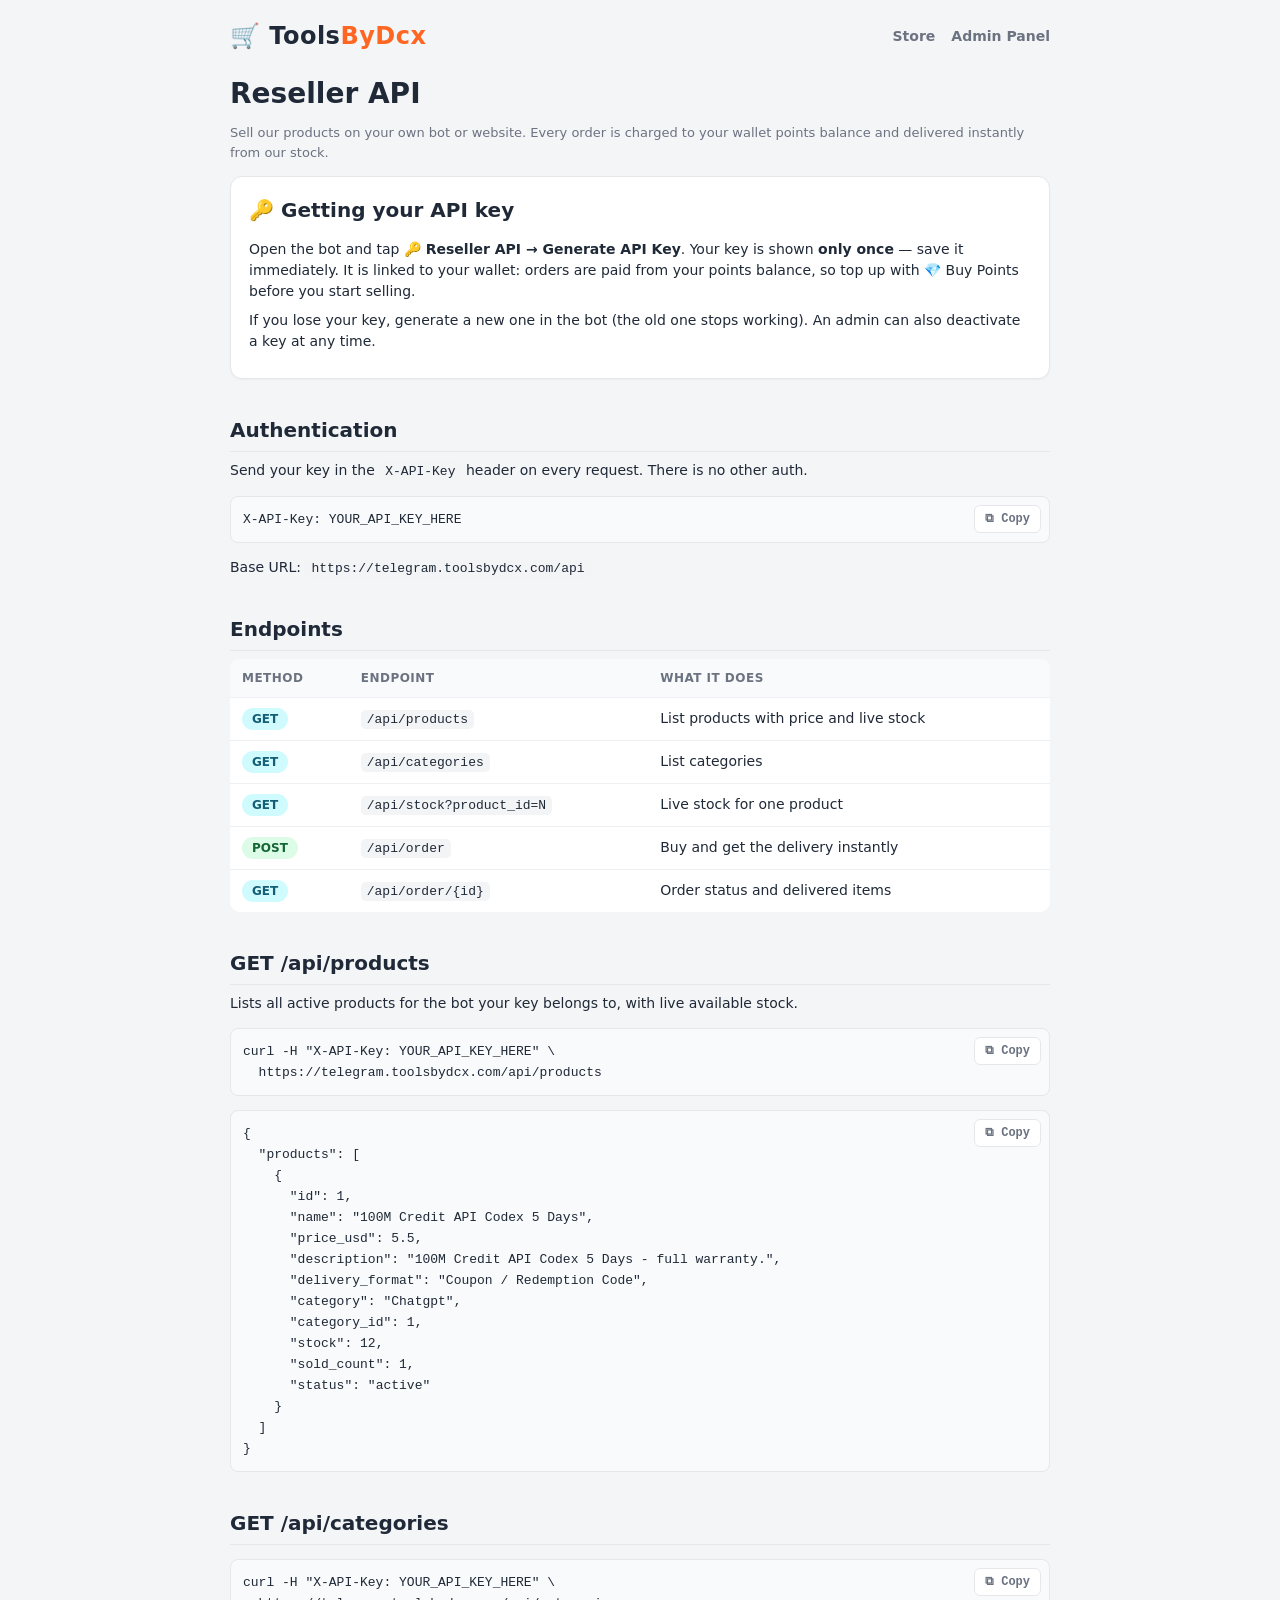
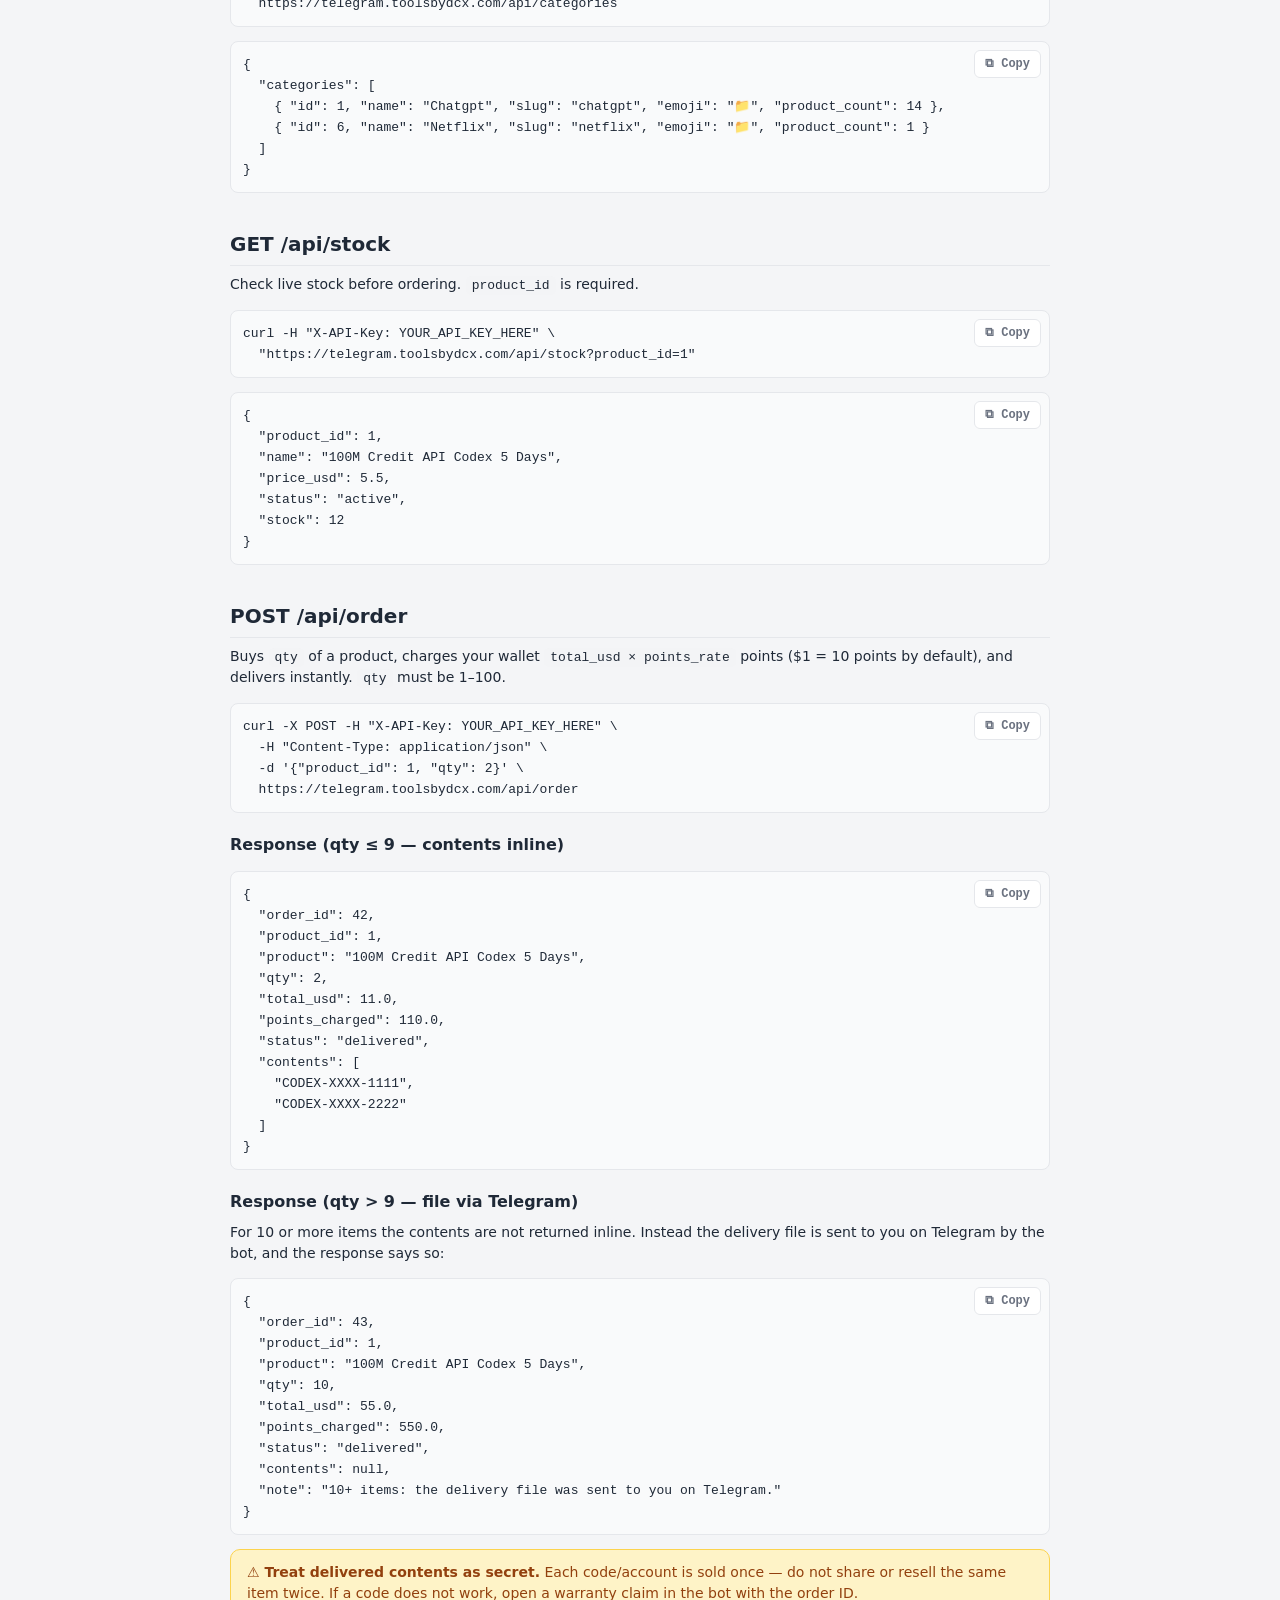
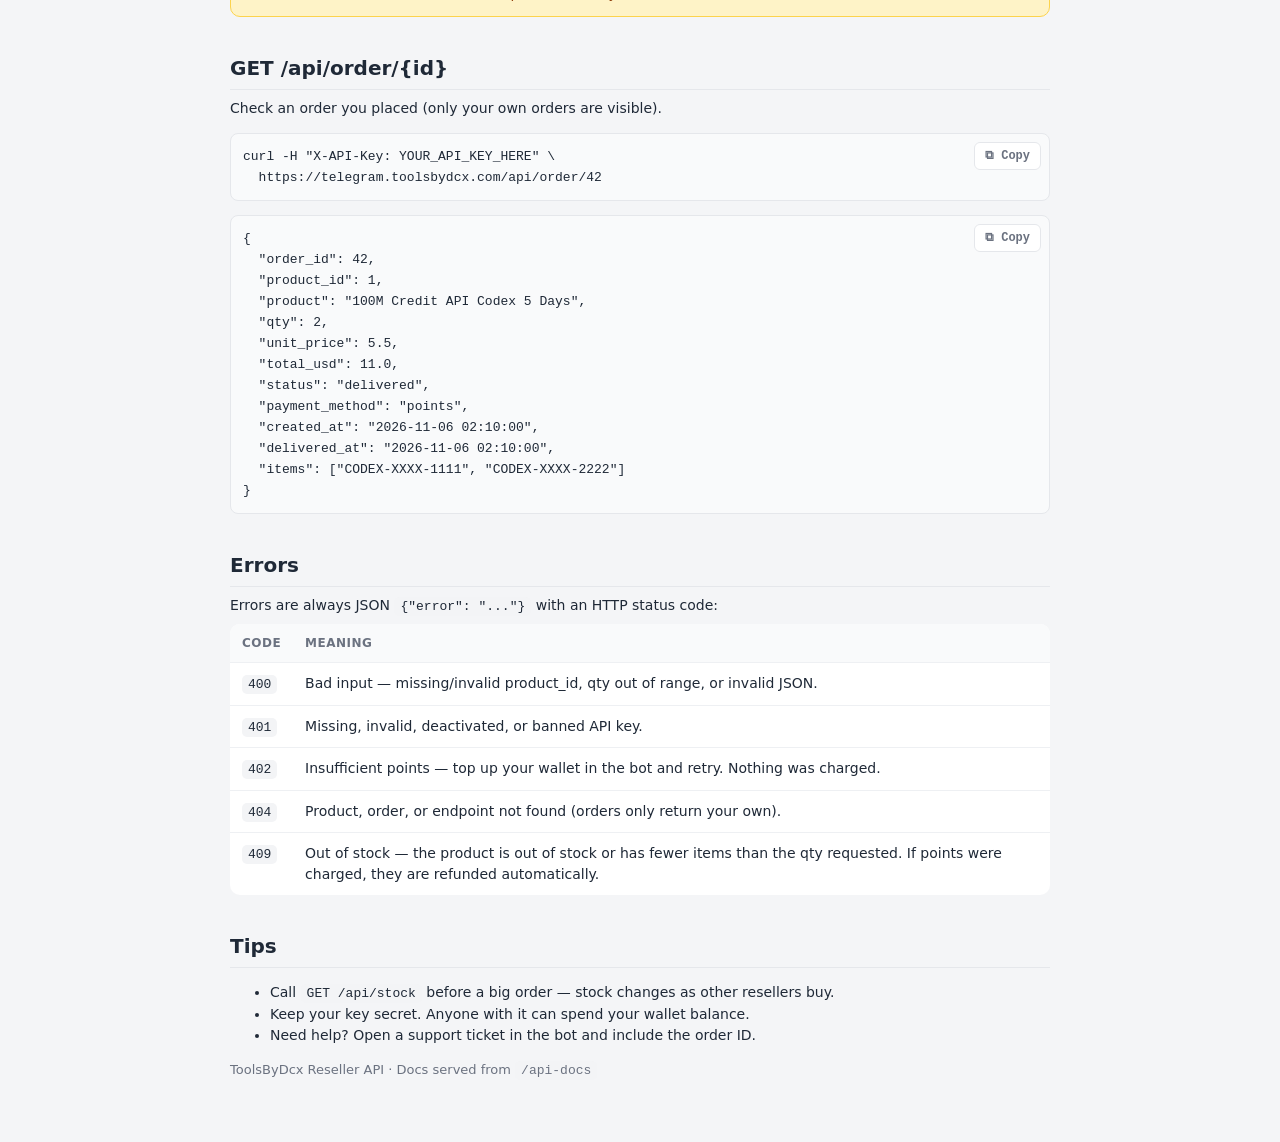
==== commit 0edcb47a: "API docs: copy button on every code block" ====
--- a/public/api-docs/index.html
+++ b/public/api-docs/index.html
@@ -149,4 +149,19 @@
 <li>Need help? Open a support ticket in the bot and include the order ID.</li>
 </ul>
 <p class="mut">ToolsByDcx Reseller API · Docs served from <code>/api-docs</code></p>
-</div></body></html>
+</div>
+<script>
+document.querySelectorAll('.docs pre').forEach(function(pre){
+  var b=document.createElement('button');
+  b.className='copy-btn';b.type='button';b.textContent='⧉ Copy';
+  b.addEventListener('click',function(){
+    var t=(pre.querySelector('code')||pre).innerText;
+    function done(){b.textContent='✓ Copied';setTimeout(function(){b.textContent='⧉ Copy';},1800);}
+    if(navigator.clipboard&&navigator.clipboard.writeText){navigator.clipboard.writeText(t).then(done,function(){fallback();});}
+    else fallback();
+    function fallback(){var ta=document.createElement('textarea');ta.value=t;document.body.appendChild(ta);ta.select();try{document.execCommand('copy');done();}catch(e){}document.body.removeChild(ta);}
+  });
+  pre.appendChild(b);
+});
+</script>
+</body></html>
--- a/public/assets/site.css
+++ b/public/assets/site.css
@@ -199,6 +199,9 @@
 .docs p{margin:8px 0}
 .docs code{font-family:ui-monospace,Menlo,Consolas,monospace;font-size:13px;background:#f3f4f6;padding:2px 6px;border-radius:5px}
 .docs pre code{background:none;padding:0}
+.docs pre{position:relative}
+.copy-btn{position:absolute;top:8px;right:8px;background:#fff;border:1px solid var(--line);color:var(--mut);border-radius:6px;padding:4px 10px;font-size:12px;font-weight:600;cursor:pointer}
+.copy-btn:hover{border-color:var(--acc);color:var(--acc)}
 .docs .card{margin:14px 0}
 .badge.get{background:#cffafe;color:#155e75}
 .badge.post{background:var(--ok-soft);color:#166534}
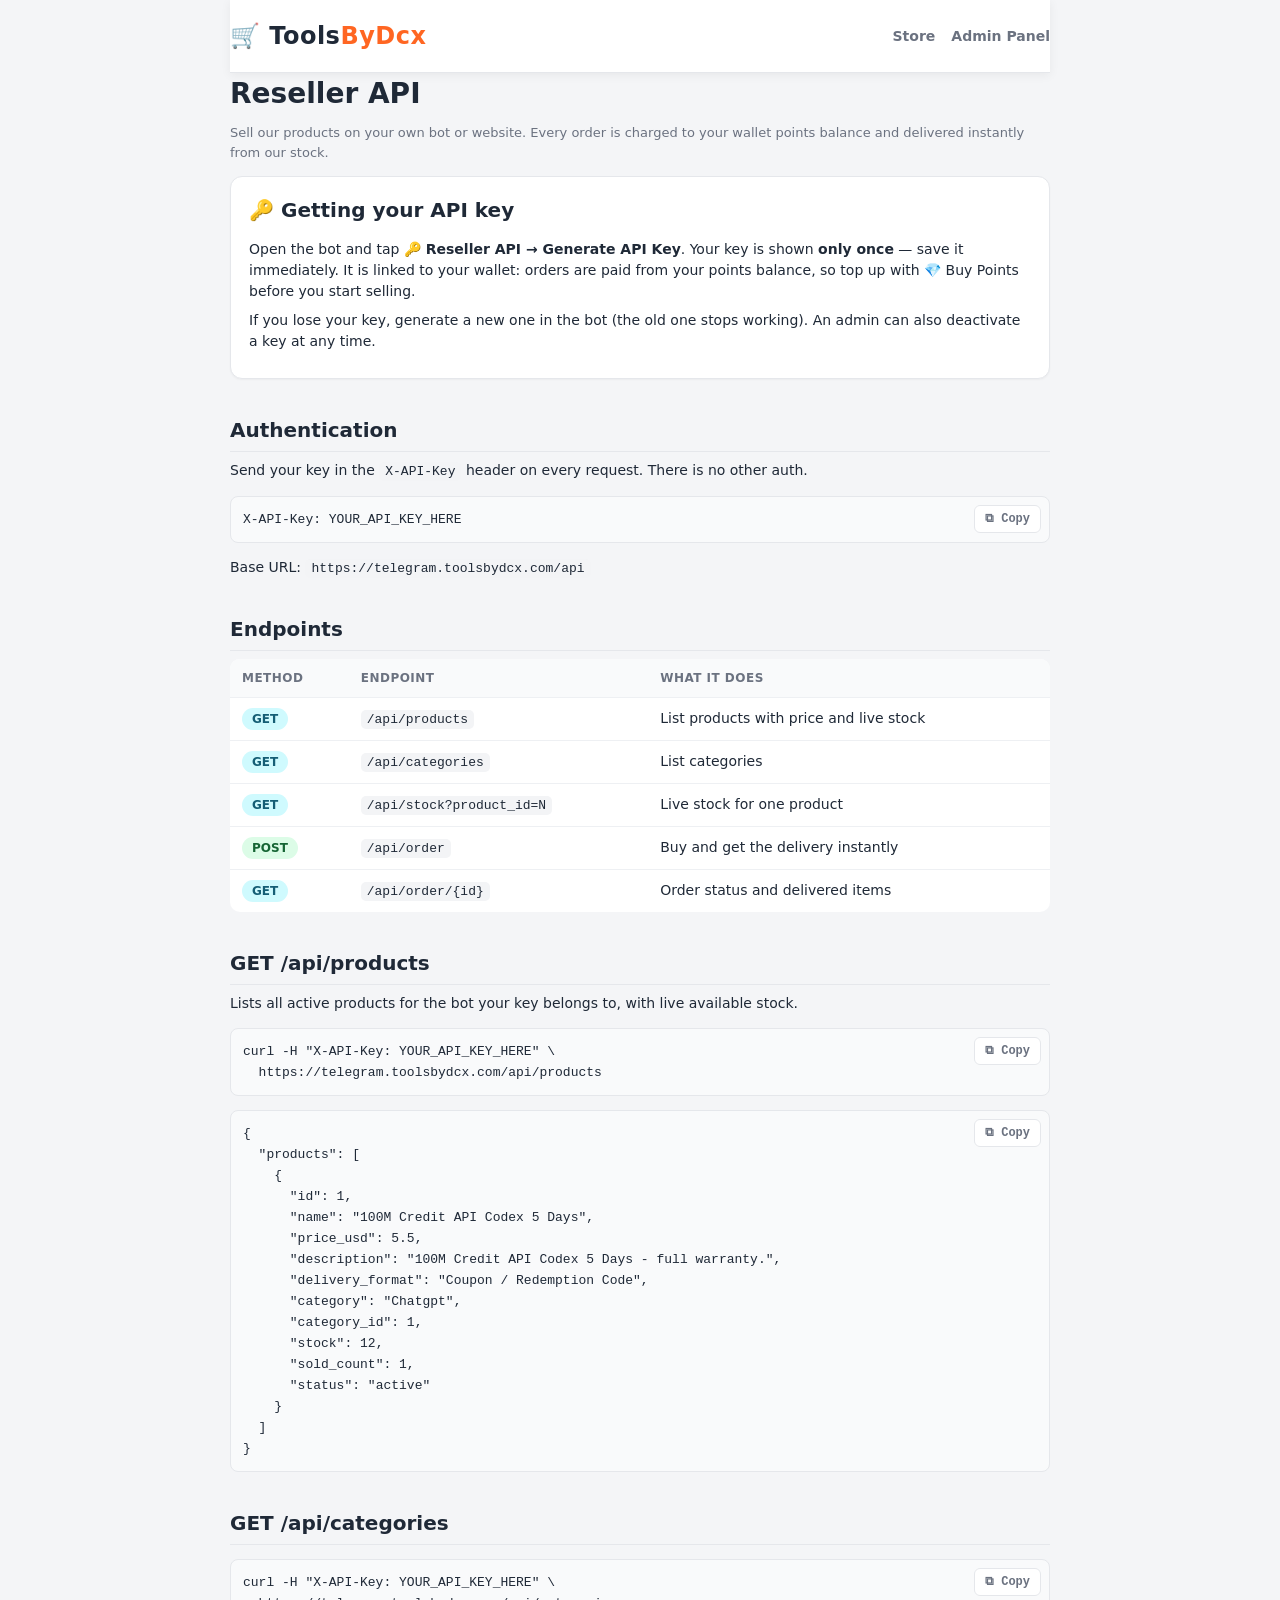
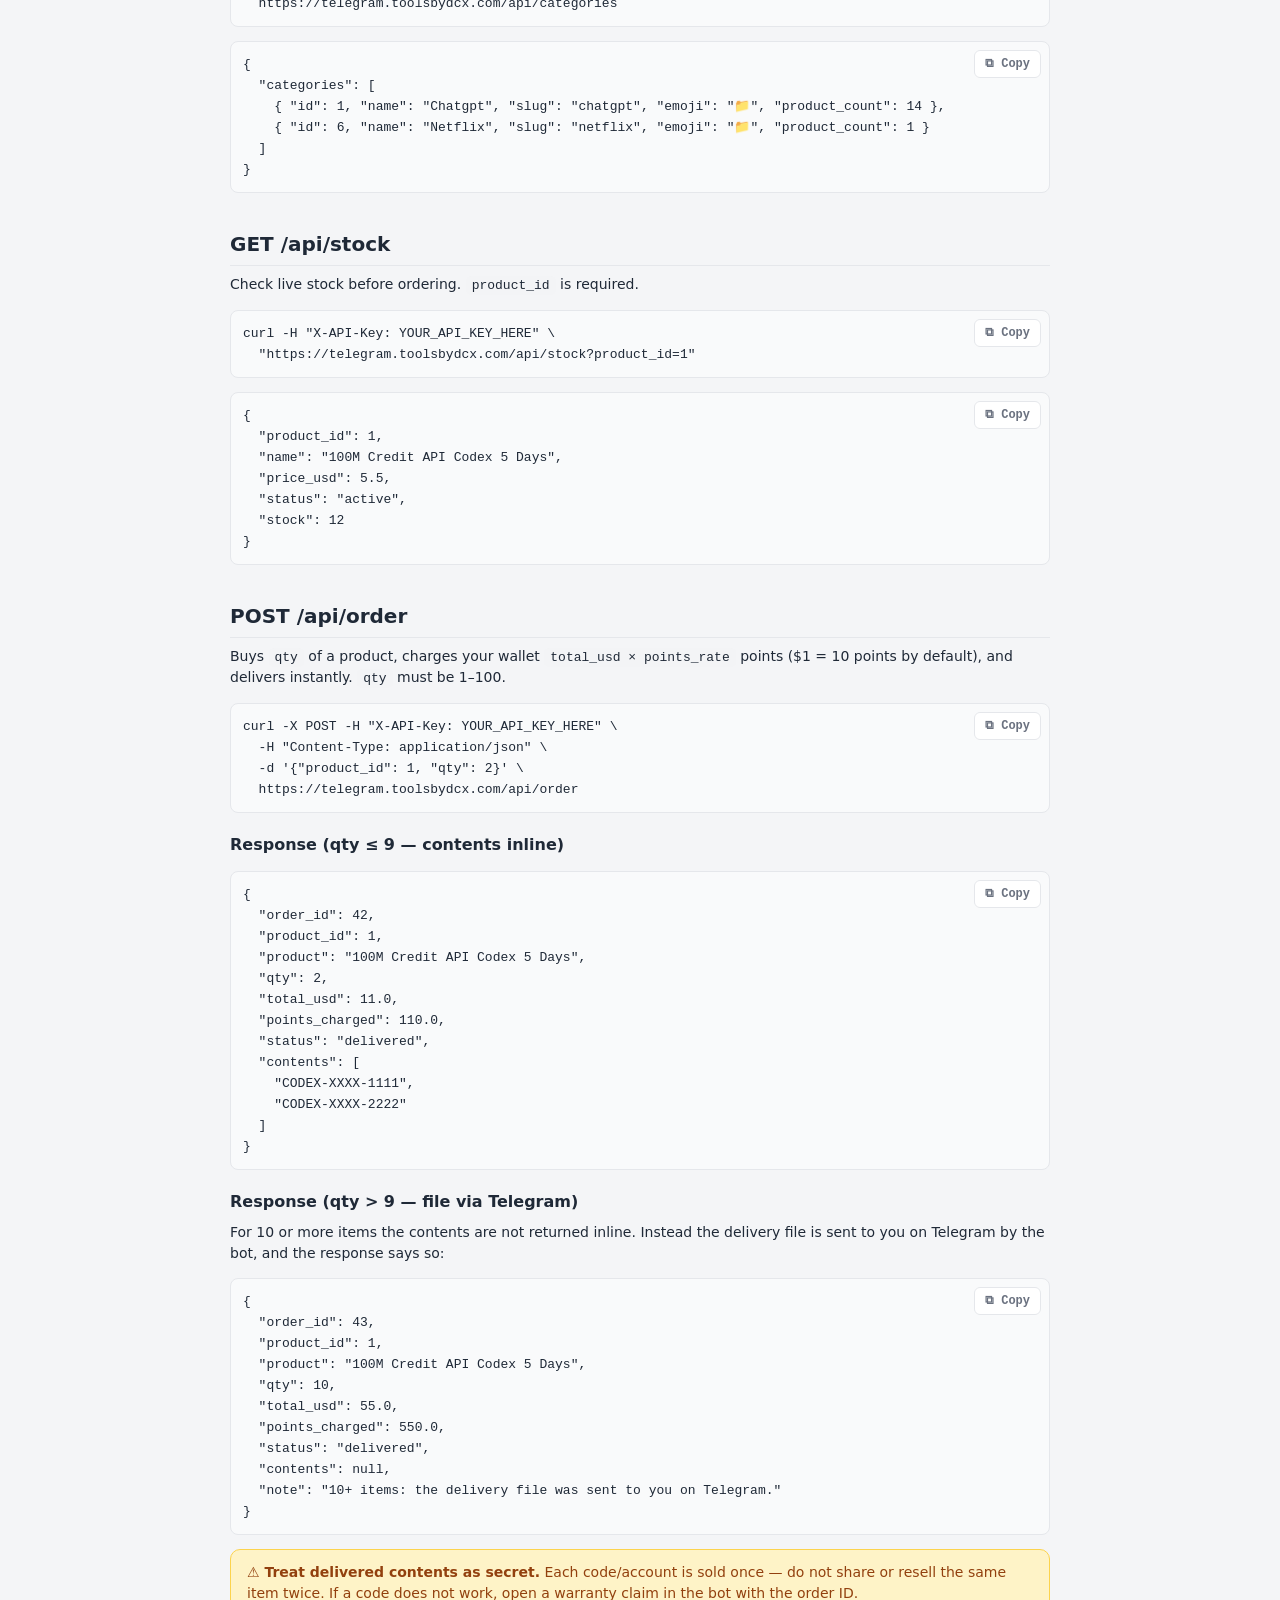
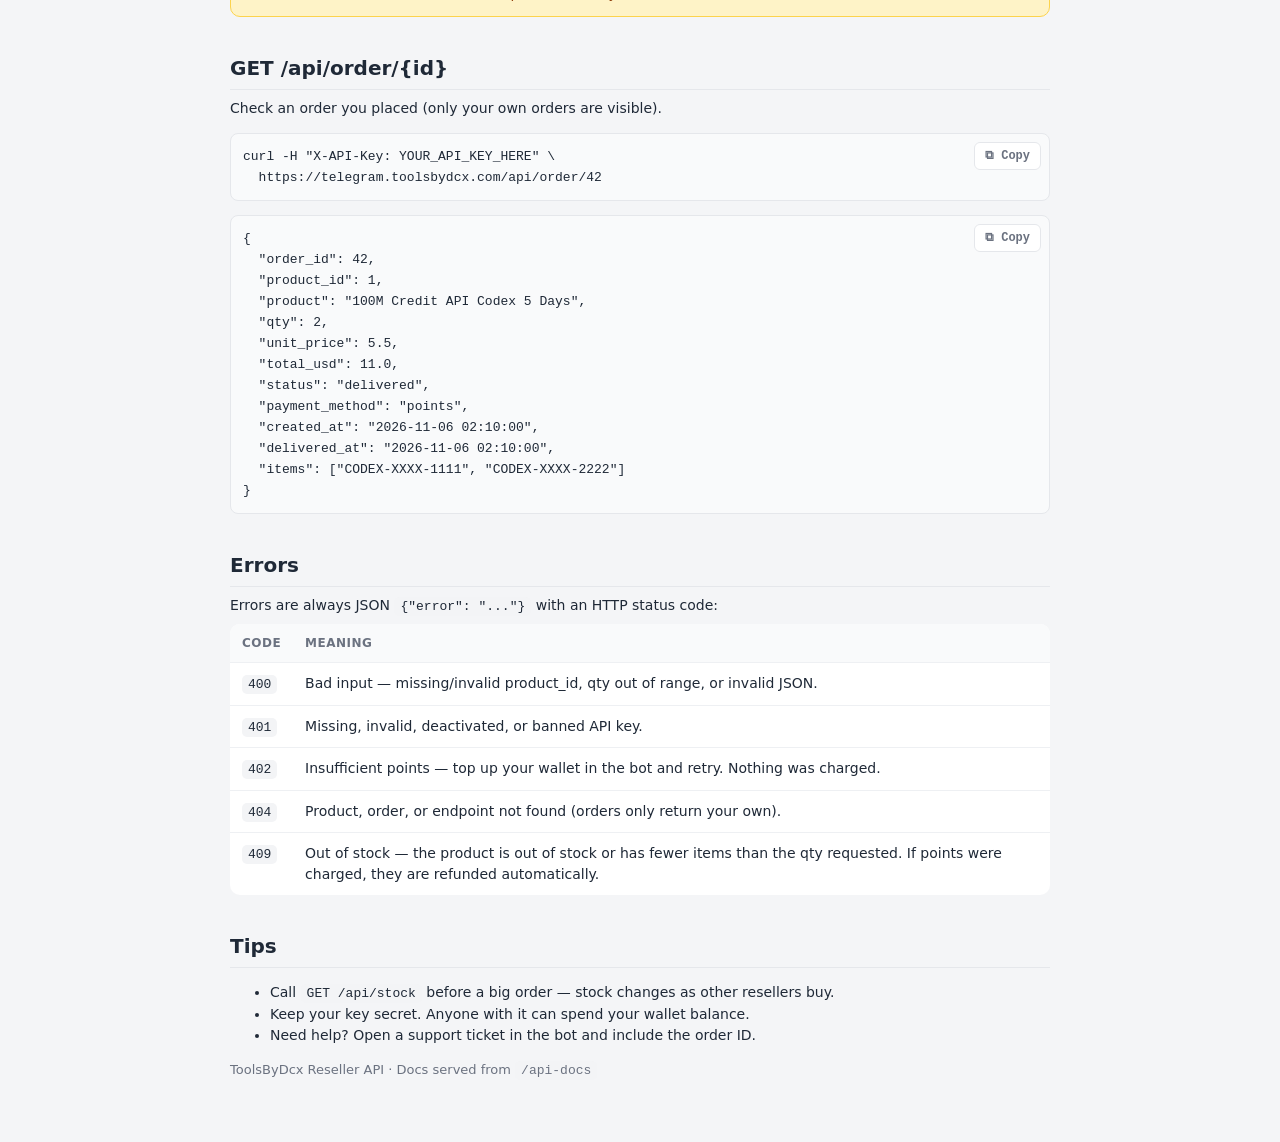
==== commit 32845cb6: "Headers separated: white sticky header bar with border + shadow on storefront, admin and API docs" ====
--- a/public/api-docs/index.html
+++ b/public/api-docs/index.html
@@ -4,7 +4,11 @@
 <meta charset="utf-8">
 <meta name="viewport" content="width=device-width, initial-scale=1">
 <title>Reseller API Docs — ToolsByDcx</title>
-<link rel="stylesheet" href="../assets/site.css?v=4">
+<meta name="theme-color" content="#ff6622">
+<link rel="icon" type="image/svg+xml" href="../assets/favicon.svg">
+<link rel="icon" type="image/png" sizes="32x32" href="../assets/favicon-32.png">
+<link rel="apple-touch-icon" href="../assets/apple-touch-icon.png">
+<link rel="stylesheet" href="../assets/site.css?v=5">
 </head>
 <body><div class="docs">
 <header>
--- a/public/assets/site.css
+++ b/public/assets/site.css
@@ -96,9 +96,9 @@
 .box .mut{margin:0 0 16px}
 
 /* ---------- Sticky headers ---------- */
-.store header{position:sticky;top:0;background:var(--bg);z-index:100;padding:14px 0;border-bottom:1px solid transparent}
-.store header.stuck{border-bottom-color:var(--line);box-shadow:0 2px 10px rgba(0,0,0,.05)}
-.top{position:sticky;top:0;background:var(--bg);z-index:90;padding:16px 0}
+.store header{position:sticky;top:0;background:#fff;z-index:100;margin:0 -18px;padding:14px 18px;border-bottom:1px solid var(--line);box-shadow:0 2px 10px rgba(0,0,0,.06)}
+.store header.stuck{border-bottom-color:var(--line);box-shadow:0 2px 10px rgba(0,0,0,.06)}
+.top{position:sticky;top:0;background:#fff;z-index:90;margin:0 -24px 18px;padding:16px 24px;border-bottom:1px solid var(--line);box-shadow:0 2px 10px rgba(0,0,0,.06)}
 
 /* ---------- Public storefront ---------- */
 .store{max-width:1020px;margin:0 auto;padding:0 18px 60px}
@@ -192,7 +192,7 @@
 .docs{max-width:860px;margin:0 auto;padding:0 20px 60px}
 .docs .nav a{margin-left:16px;color:var(--mut);font-weight:600}
 .docs .nav a:hover{color:var(--acc)}
-.docs header{display:flex;align-items:center;justify-content:space-between;padding:18px 0;flex-wrap:wrap;gap:12px;position:sticky;top:0;background:var(--bg);z-index:100;border-bottom:1px solid transparent}
+.docs header{display:flex;align-items:center;justify-content:space-between;padding:18px 0;flex-wrap:wrap;gap:12px;position:sticky;top:0;background:#fff;z-index:100;border-bottom:1px solid var(--line);box-shadow:0 2px 10px rgba(0,0,0,.06)}
 .docs h1{font-size:28px;margin:0 0 4px}
 .docs h2{font-size:20px;margin:36px 0 8px;border-bottom:1px solid var(--line);padding-bottom:6px}
 .docs h3{font-size:16px;margin:20px 0 6px}
